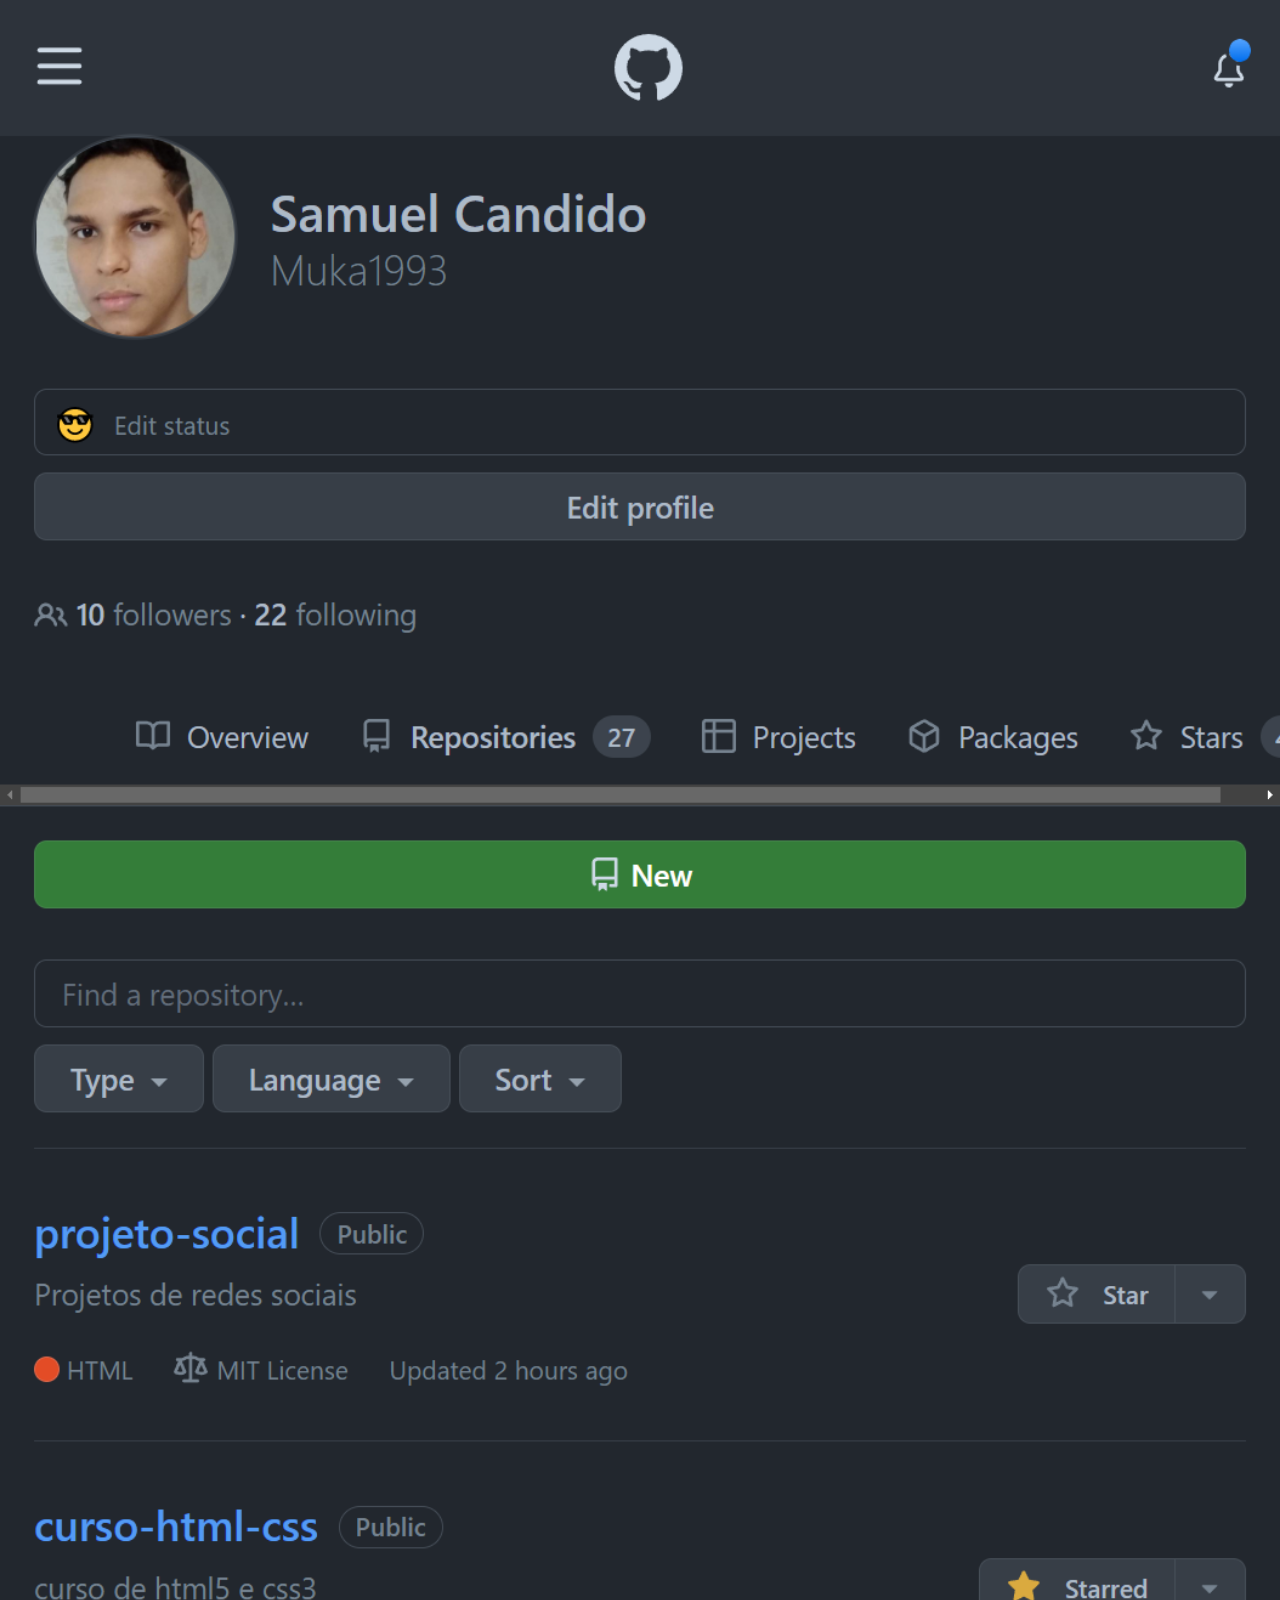
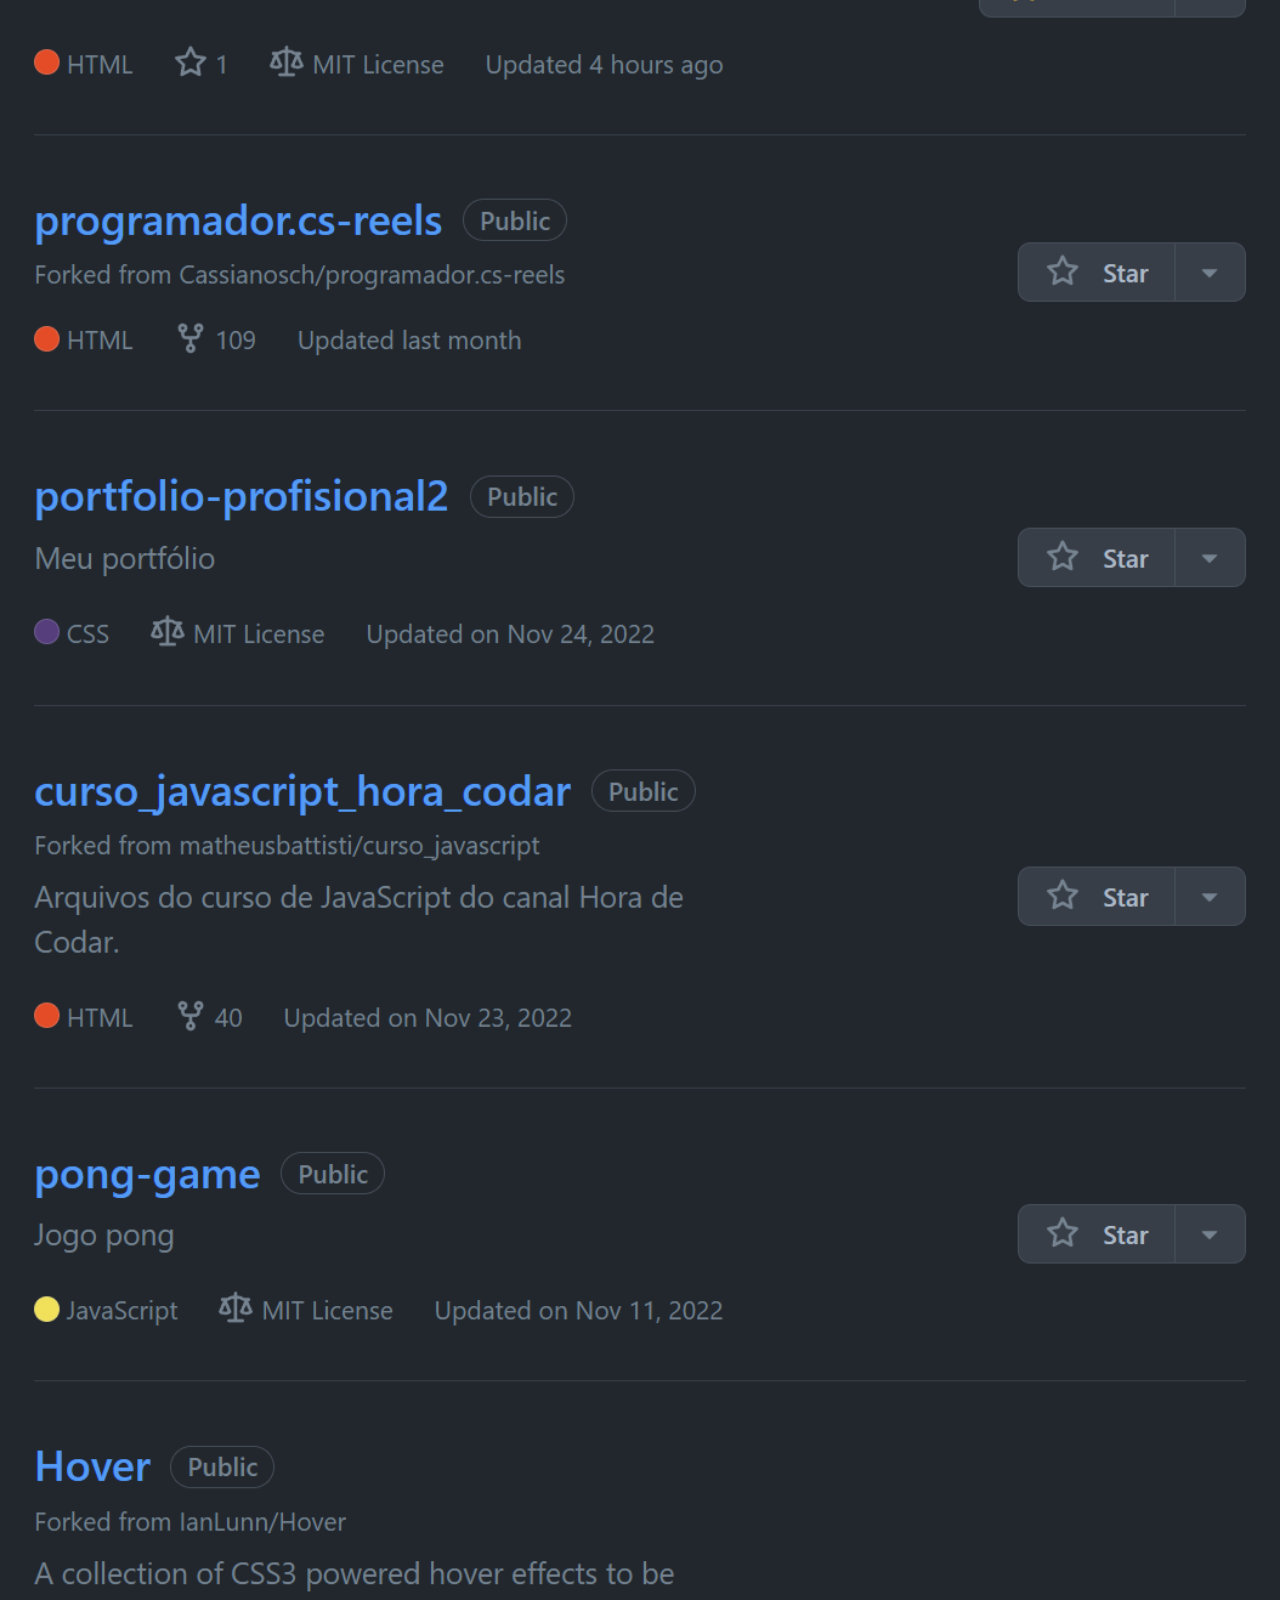
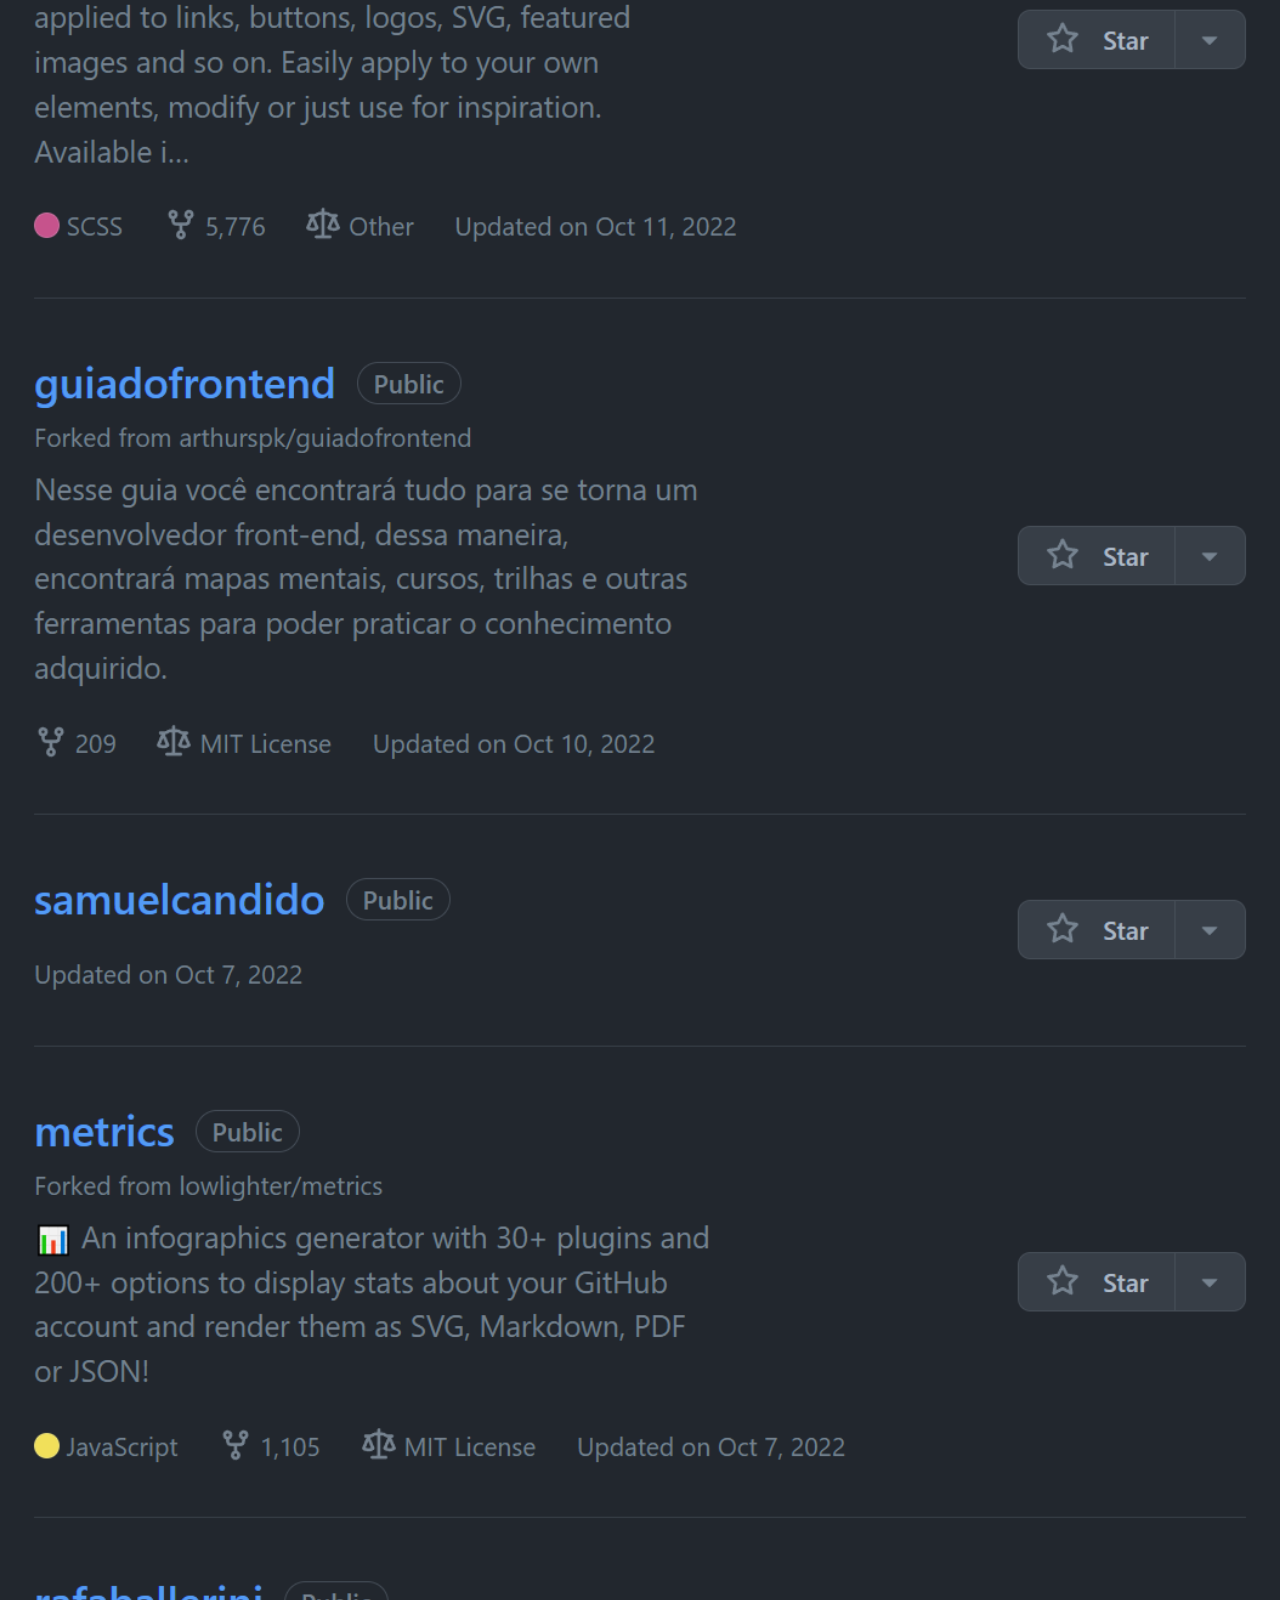
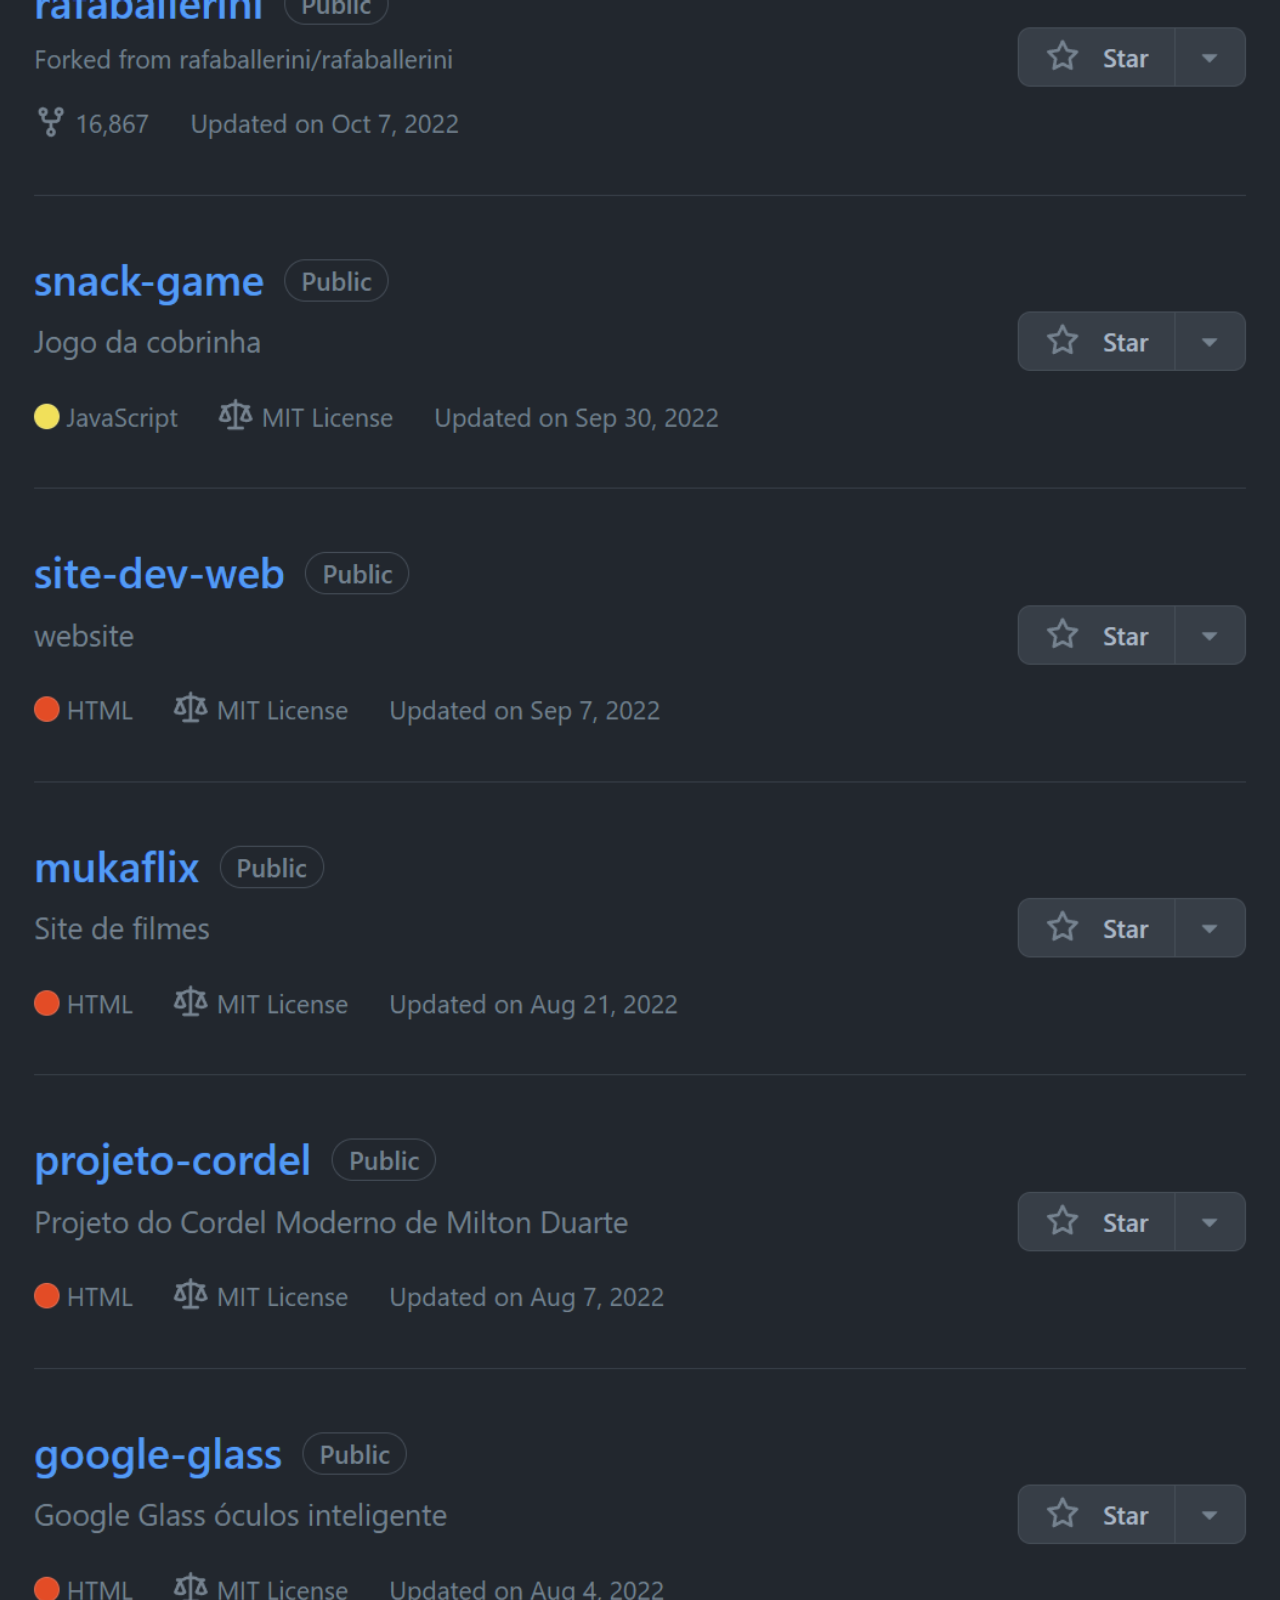
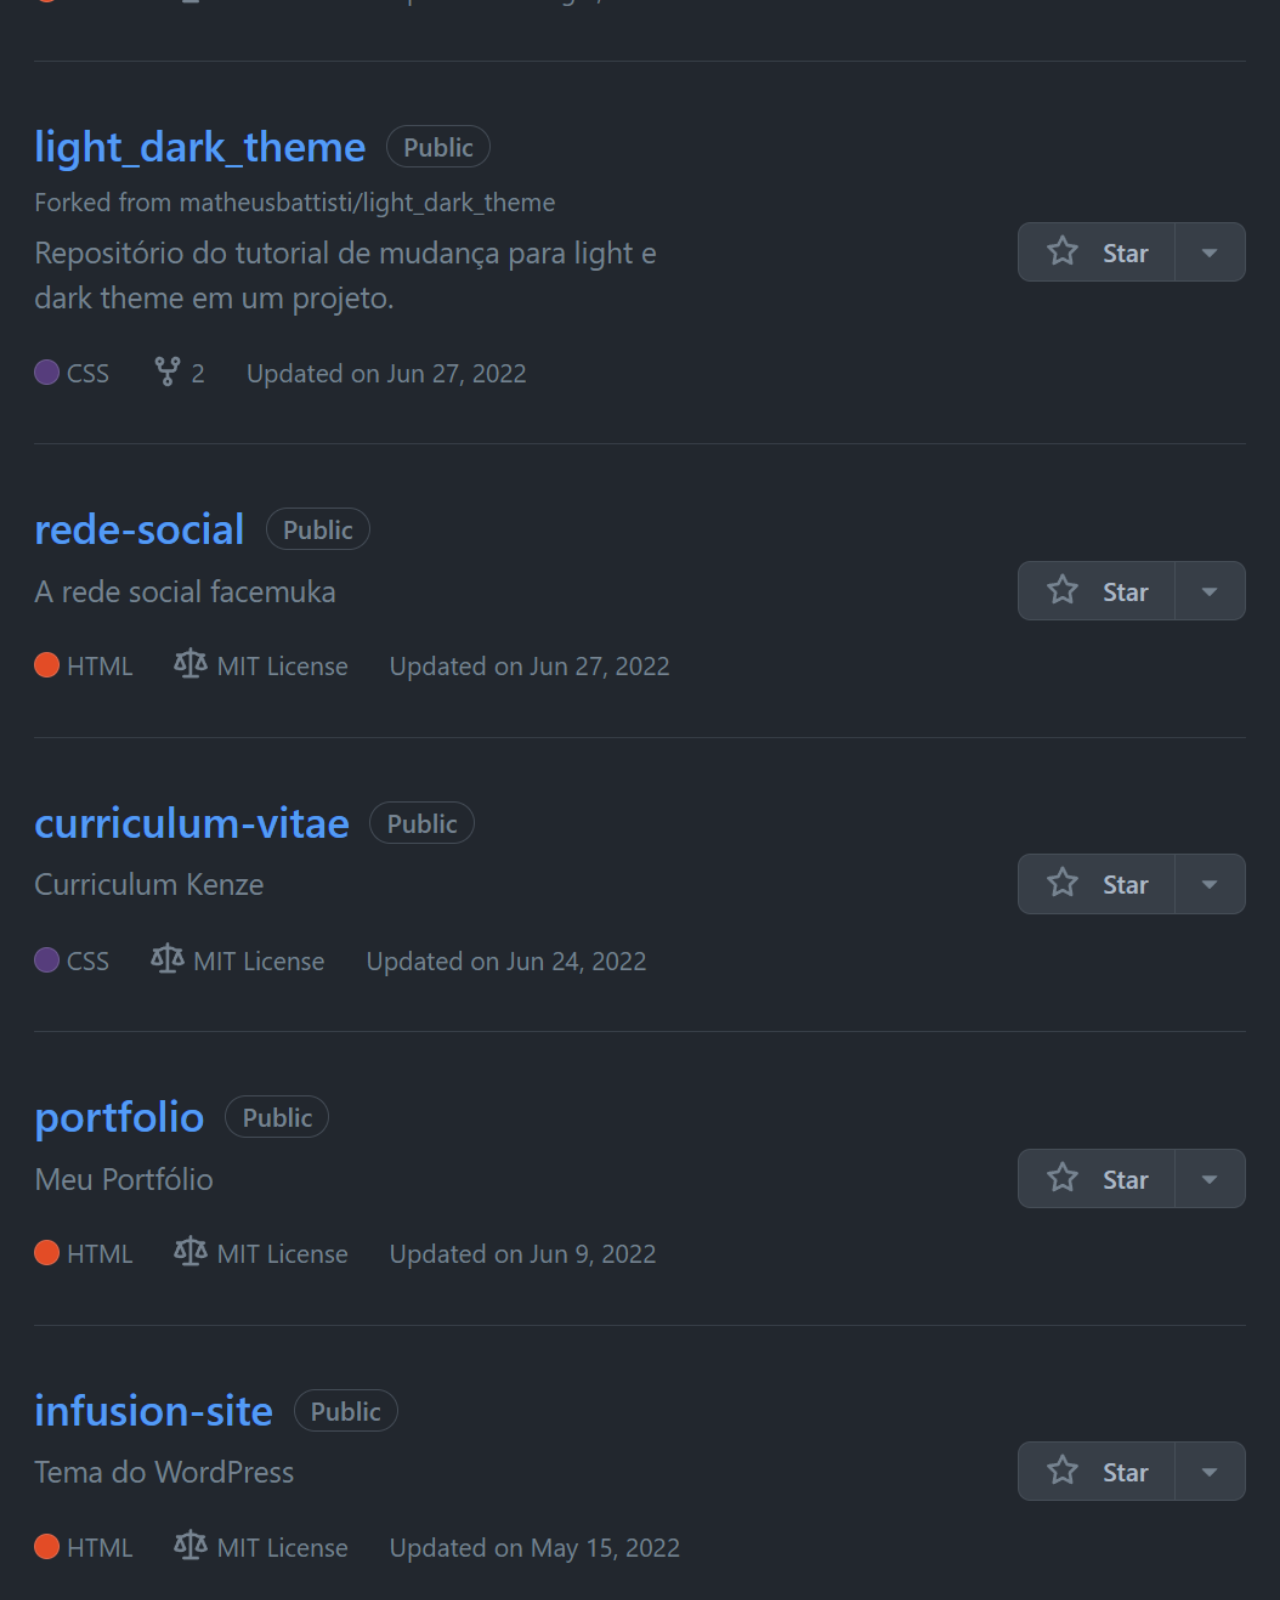
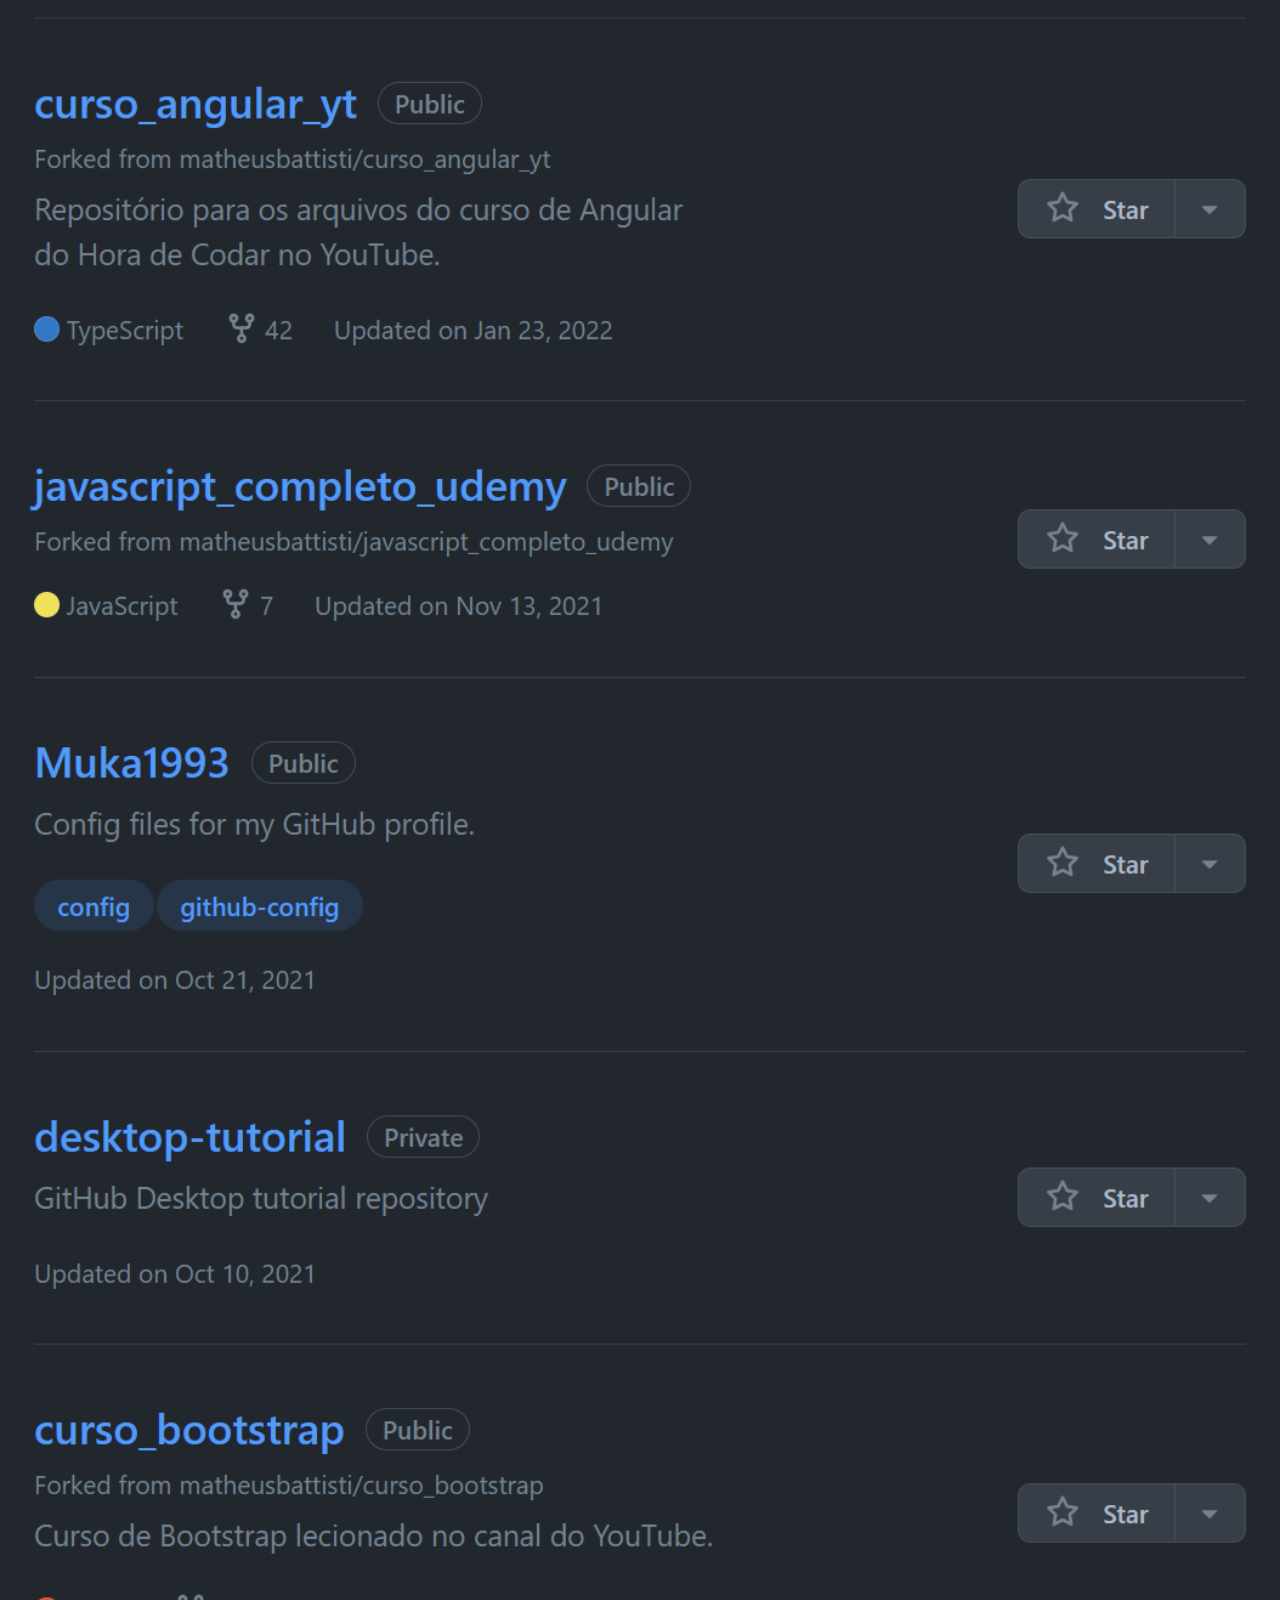
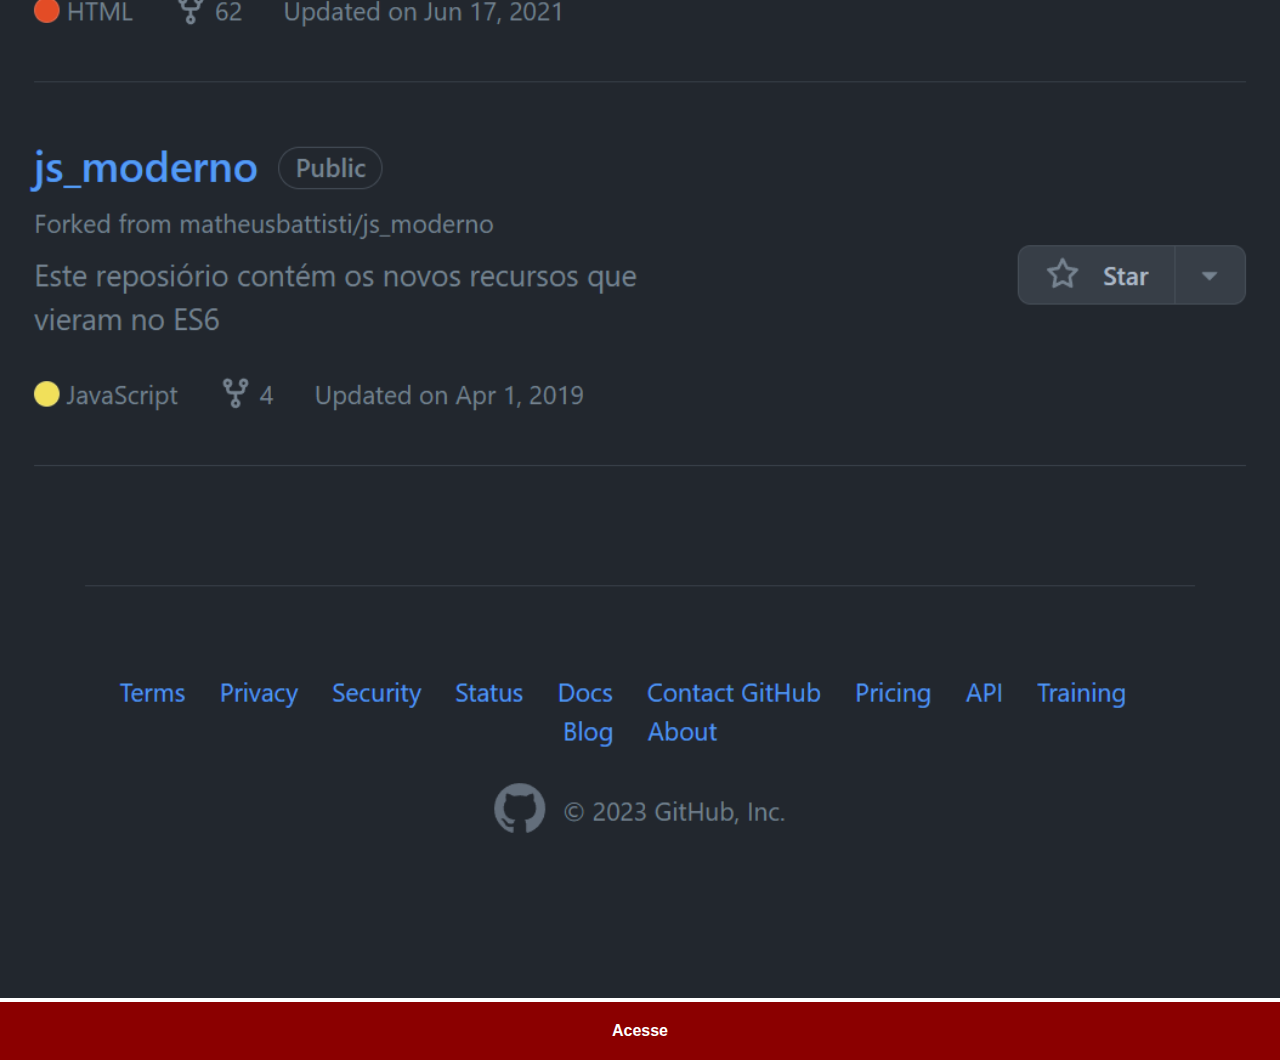
==== github.html @ 1e8dea26 "Atualizando o repositório" ====
<!DOCTYPE html>
<html lang="pt">
<head>
    <meta charset="UTF-8">
    <meta http-equiv="X-UA-Compatible" content="IE=edge">
    <meta name="viewport" content="width=device-width, initial-scale=1.0">
    <title>GitHub</title>
    <link rel="stylesheet" href="/estilos/social.css">
</head>
<body>
    <img src="imagens/github-Muka.png" alt="GitHub">
    <a href="https://github.com/Muka1993" target="_blank">Acesse</a>
</body>
</html>
---- estilos/social.css ----
@charset "UTF-8";

* {
    margin: 0px;
    padding: 0px;
    font-family: Arial, Helvetica, sans-serif;
}

::-webkit-scrollbar {
    width: 0px;
    height: 0px;
}

img {
    width: 100vw;

}
a {
    display: block;
    background-color: darkred;
    color: white;
    padding: 20px;
    text-align: center;
    font-weight: bolder;
    text-decoration: none;

}

a:hover {
    background-color: red;
}
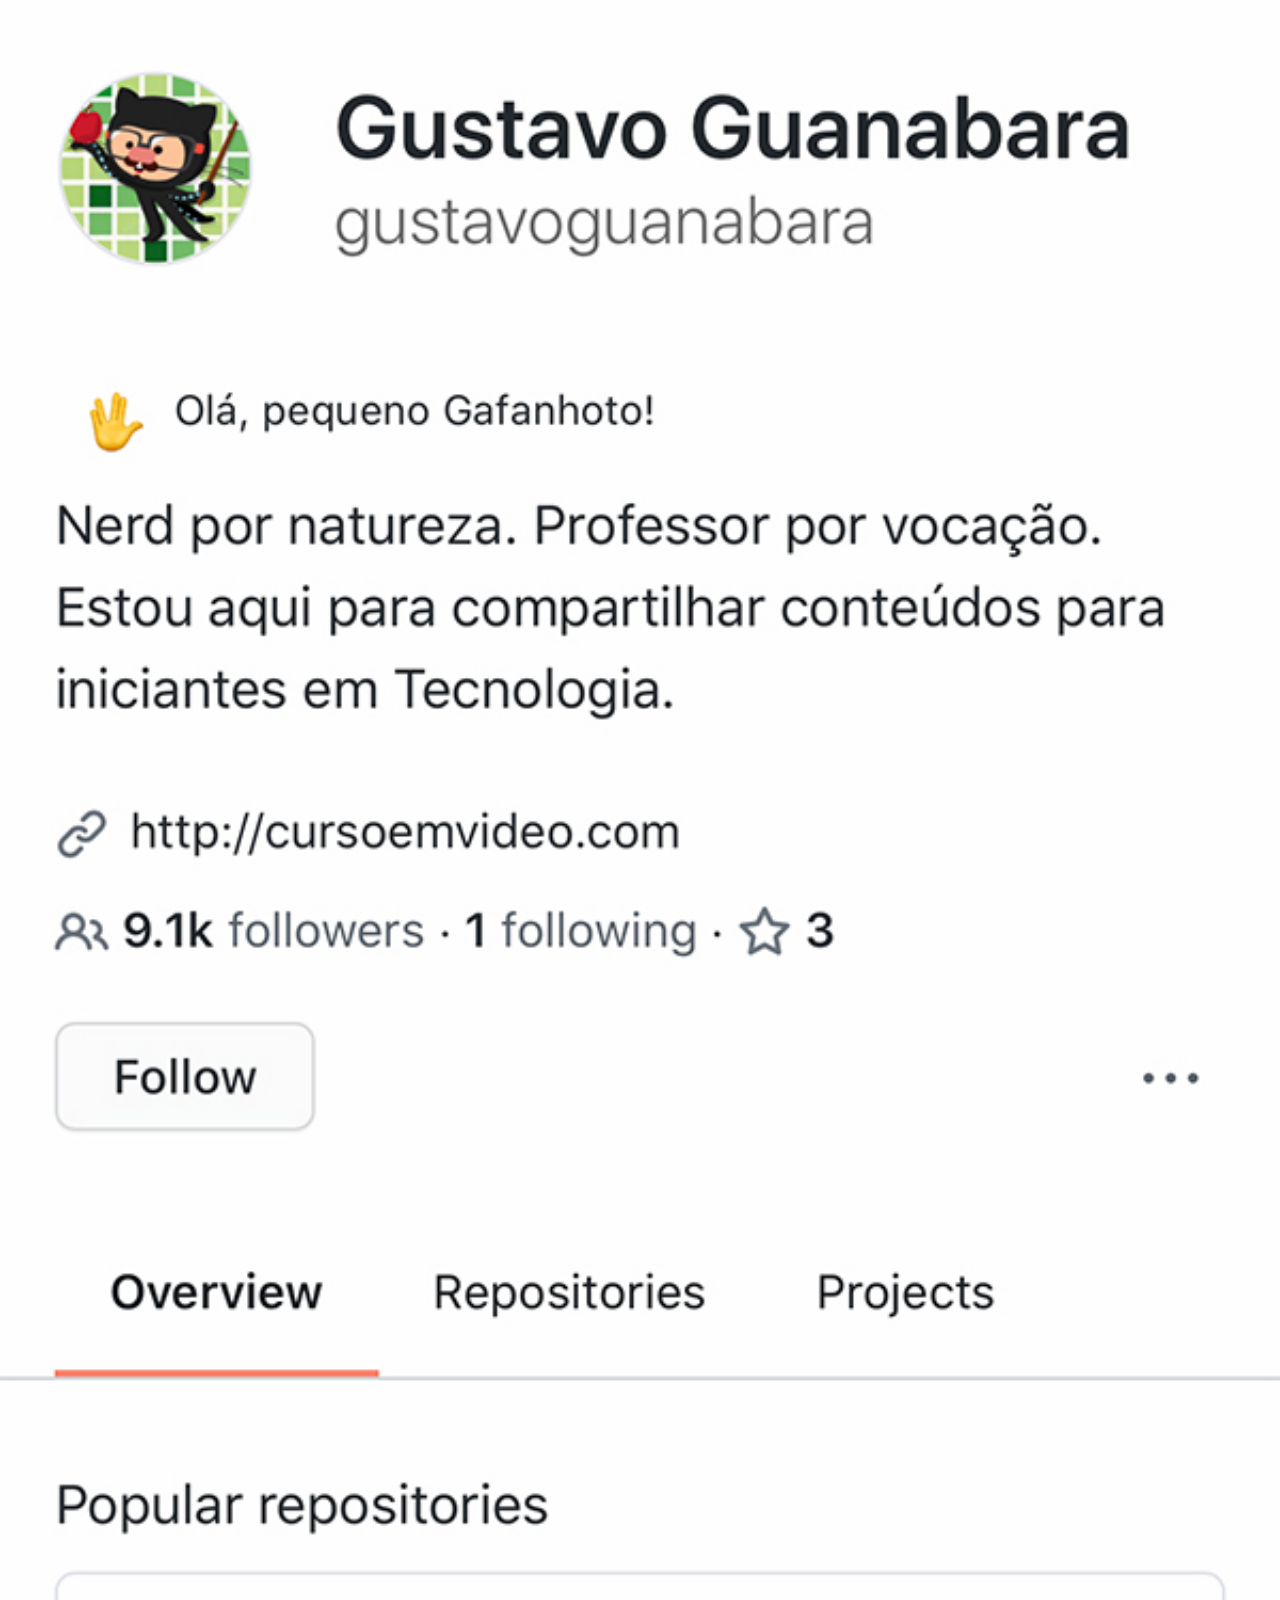
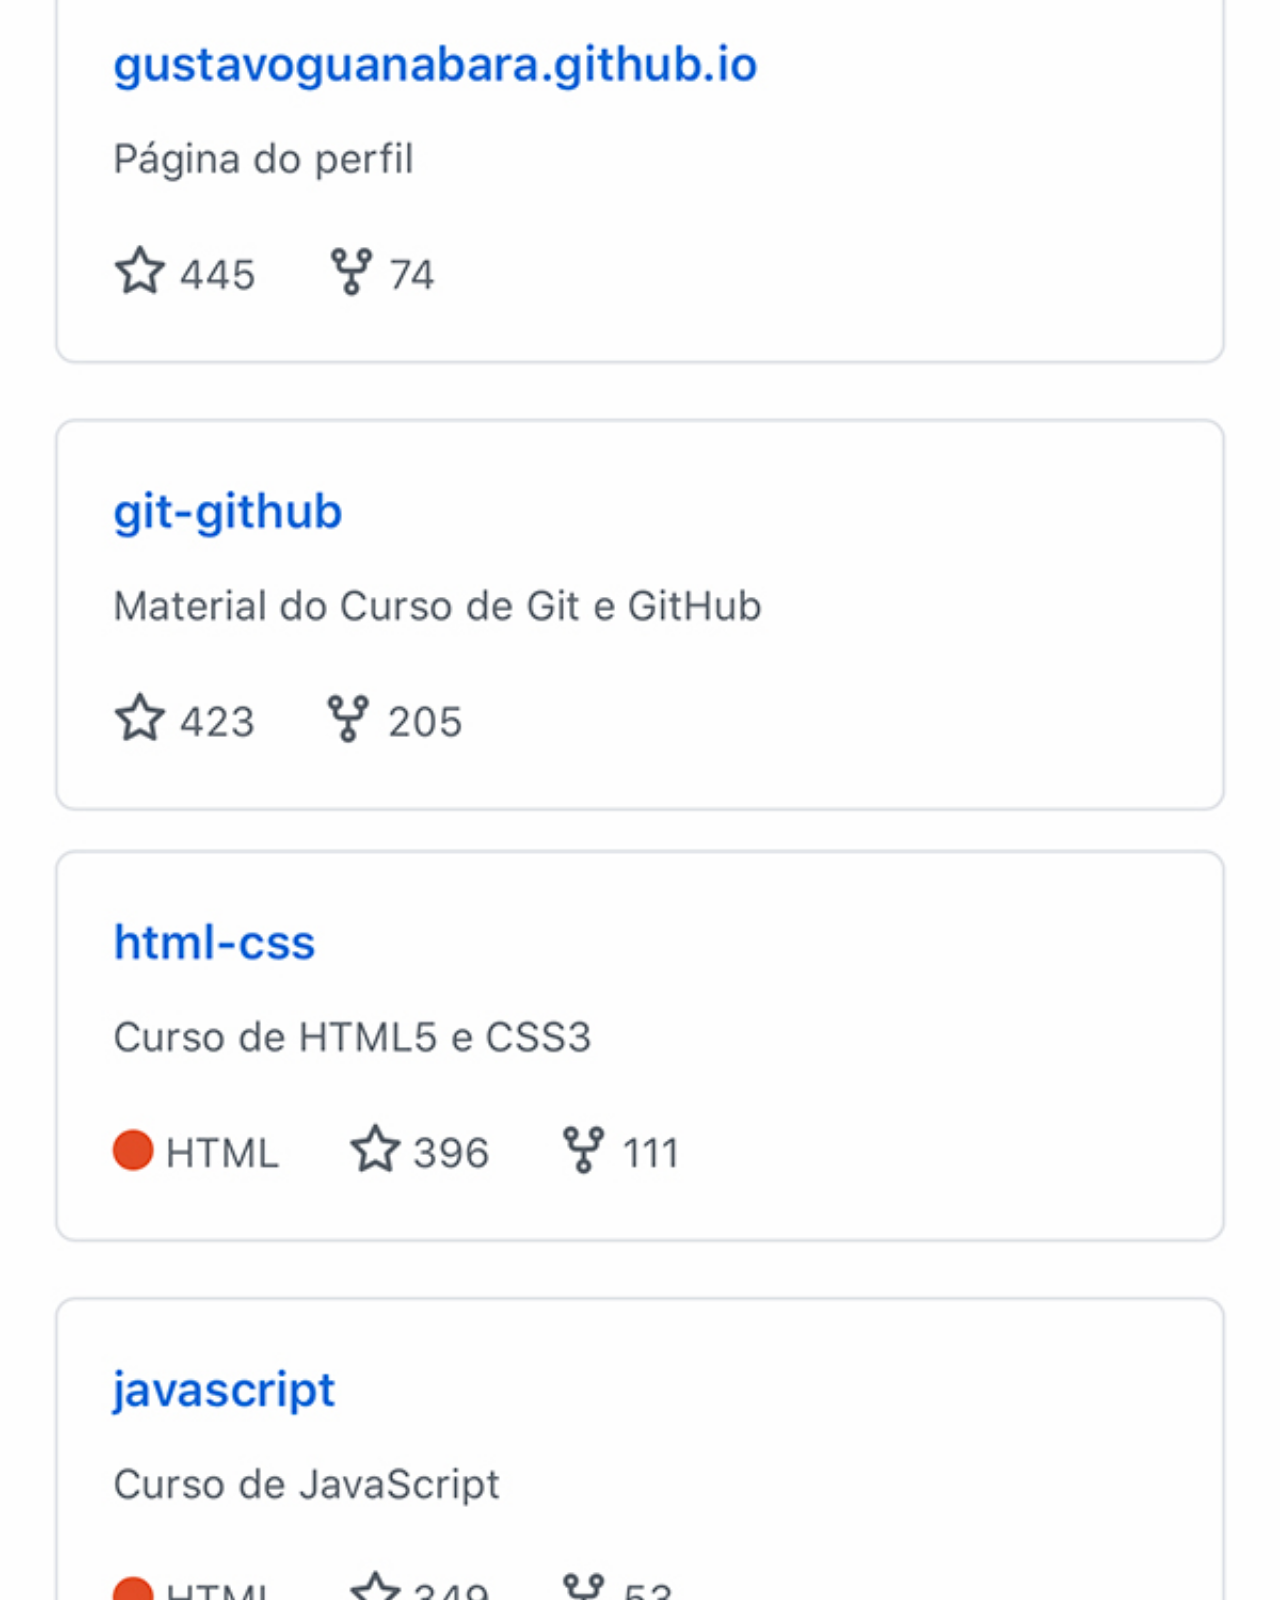
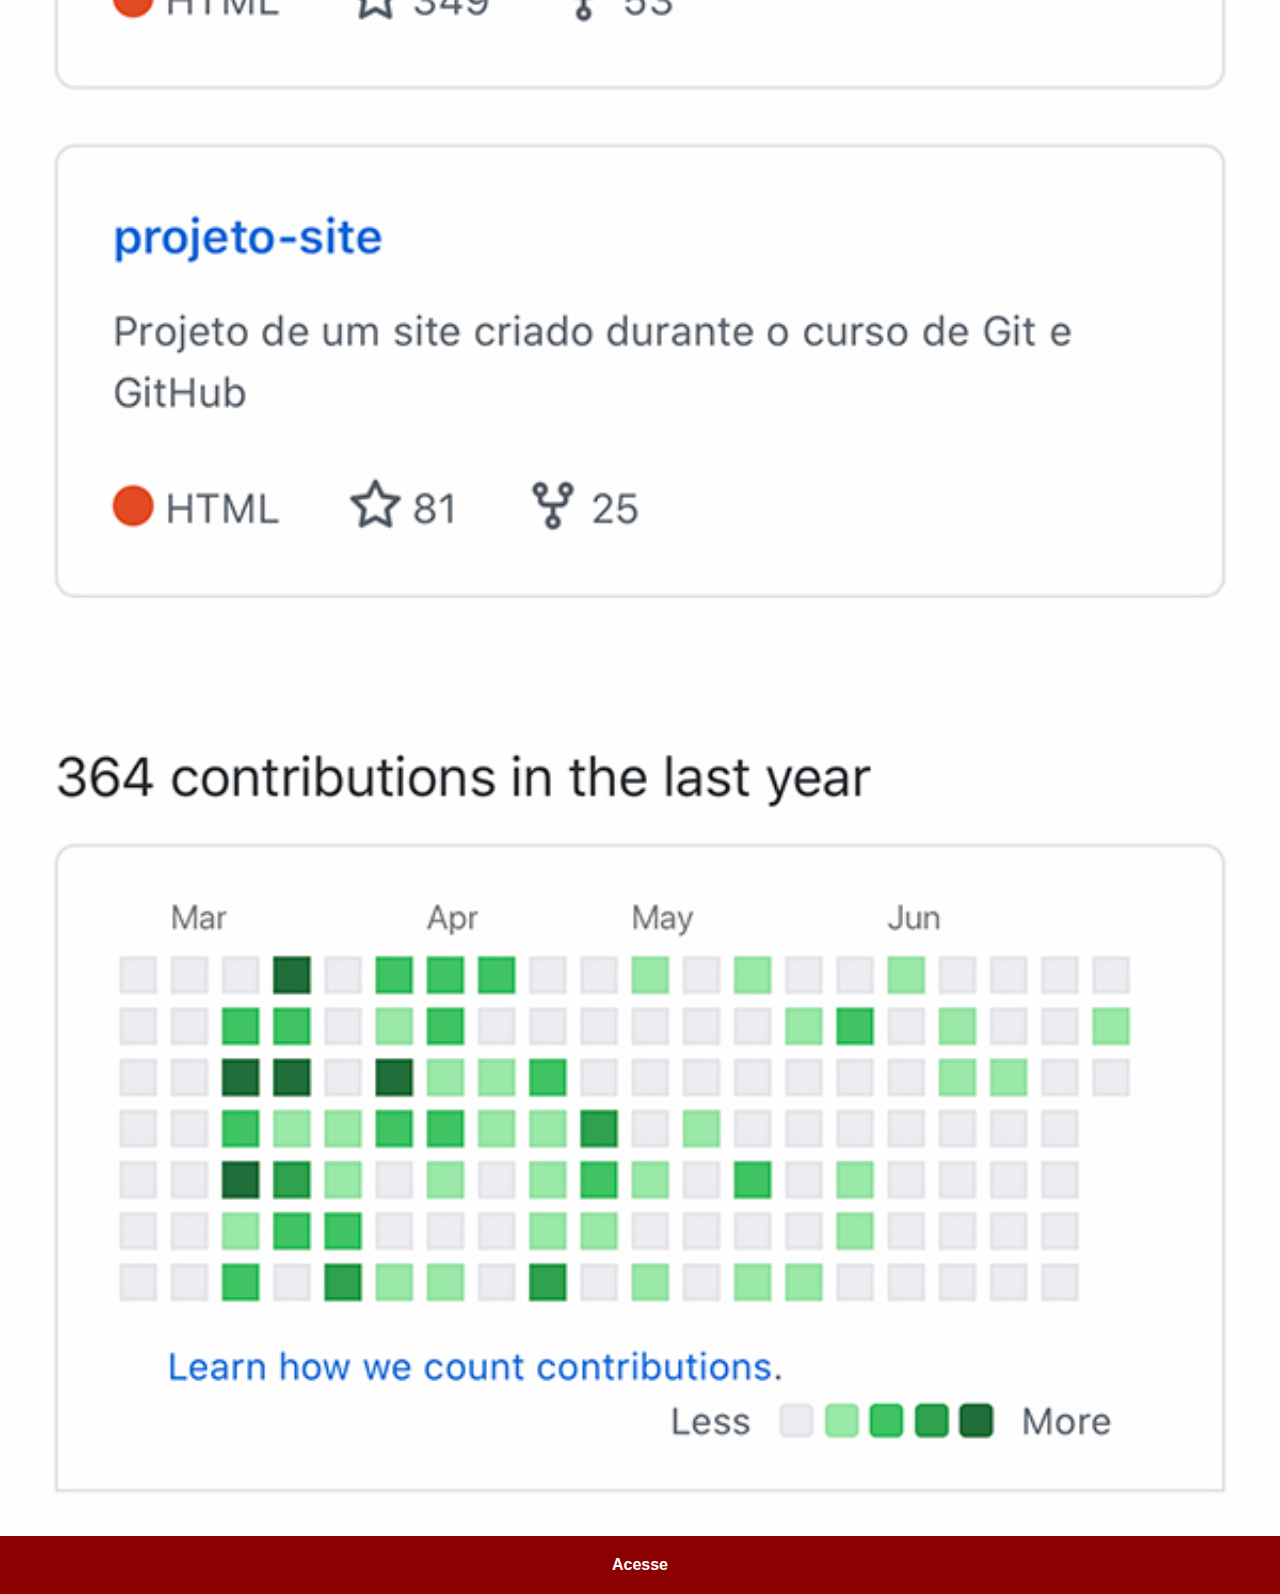
==== commit 33e8398c: "Atualizando" ====
--- a/github.html
+++ b/github.html
@@ -8,7 +8,7 @@
     <link rel="stylesheet" href="/estilos/social.css">
 </head>
 <body>
-    <img src="imagens/github-Muka.png" alt="GitHub">
+    <img src="imagens/tela-github.jpg" alt="GitHub">
     <a href="https://github.com/Muka1993" target="_blank">Acesse</a>
 </body>
 </html>